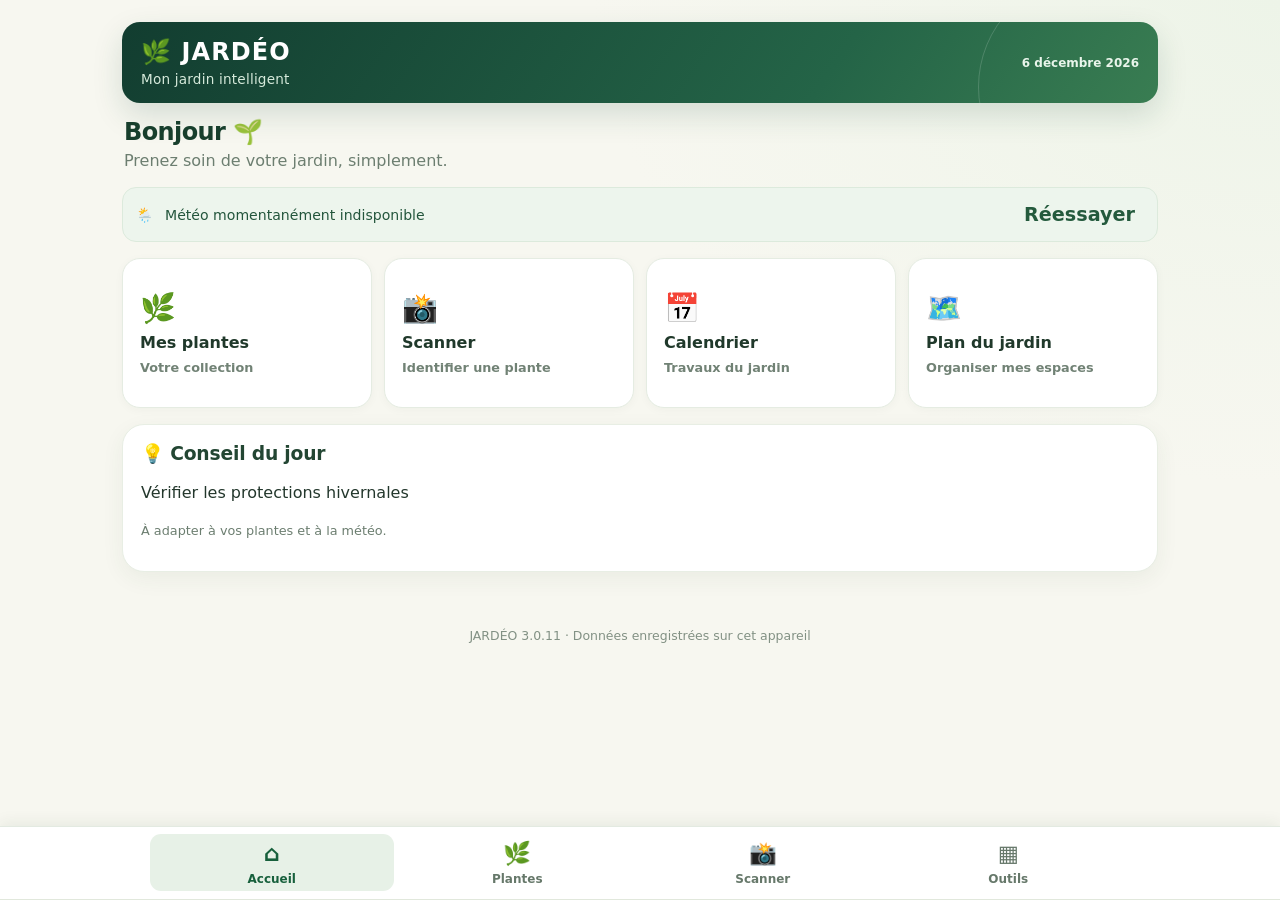
==== index.html @ 2719bba5 "Charger nouveau fichier JavaScript JARDÉO 3.0.11" ====
<!doctype html><html lang="fr"><head><meta charset="utf-8"><meta name="viewport" content="width=device-width,initial-scale=1"><meta name="theme-color" content="#184d38"><meta name="description" content="JARDÉO, votre carnet de jardin personnel."><title>JARDÉO — Mon jardin intelligent</title><link rel="icon" href="icon.svg" type="image/svg+xml"><link rel="apple-touch-icon" href="icon.svg"><link rel="manifest" href="manifest.webmanifest"><link rel="stylesheet" href="style.css?v=3.0.11"></head><body><div class="app"><header><div><h1>🌿 JARDÉO</h1><p>Mon jardin intelligent</p></div><span id="today"></span></header><main id="main" aria-live="polite"></main><nav aria-label="Navigation principale" class="bottom-nav"><button data-view="home" class="active"><span aria-hidden="true">⌂</span>Accueil</button><button data-view="plants"><span aria-hidden="true">🌿</span>Plantes</button><button data-view="scan"><span aria-hidden="true">📸</span>Scanner</button><button data-view="tools"><span aria-hidden="true">▦</span>Outils</button></nav><footer>JARDÉO 3.0.11 · Données enregistrées sur cet appareil</footer></div><script src="app-3011.js" defer></script><script>if('serviceWorker' in navigator){window.addEventListener('load',()=>navigator.serviceWorker.register('./sw.js').catch(()=>{}))}</script></body></html>
---- style.css ----
:root{font-family:system-ui,-apple-system,Segoe UI,sans-serif;color:#20392b;background:#f3f7f0}*{box-sizing:border-box}body{margin:0}.app{max-width:980px;margin:auto;padding:16px}header{background:linear-gradient(125deg,#174c36,#327e51);color:white;padding:22px;border-radius:22px;display:flex;align-items:center;justify-content:space-between;gap:12px}h1{margin:0;font-size:1.8rem}header p{margin:5px 0 0;color:#dcebdc}#today{font-size:.85rem;text-align:right}nav{display:flex;gap:6px;overflow-x:auto;padding:15px 0}button{cursor:pointer;font:inherit;border:0;border-radius:11px;padding:11px 15px;background:#e0ecdf;color:#174c36}button:hover{filter:brightness(.96)}nav button{white-space:nowrap;flex:1}nav button.active,.primary{background:#216943;color:#fff}.danger{background:#fae2de;color:#8b2525}.secondary{background:#edf2e9}.card{background:white;border-radius:18px;padding:18px;box-shadow:0 2px 12px #173d2110;margin:12px 0}.grid{display:grid;grid-template-columns:repeat(auto-fit,minmax(190px,1fr));gap:12px}.grid .card{margin:0}.muted{color:#64766a}.pill{display:inline-block;background:#e3f1df;border-radius:20px;padding:4px 9px;font-size:.82rem}h2{margin:18px 0 10px}h3{margin:0 0 8px}.row{display:flex;align-items:center;justify-content:space-between;gap:12px;flex-wrap:wrap}.big{font-size:2rem;font-weight:750;color:#17613c}label{display:block;font-weight:600;margin:12px 0 5px}input,select,textarea{width:100%;padding:12px;border:1px solid #b9cdbd;border-radius:10px;font:inherit;background:#fff;color:#20392b}textarea{min-height:95px;resize:vertical}.actions{display:flex;gap:8px;flex-wrap:wrap;margin-top:15px}.plant-emoji{font-size:2.8rem;background:#e9f2e4;text-align:center;padding:14px;border-radius:14px}.task{display:flex;gap:12px;align-items:flex-start;padding:12px 0;border-bottom:1px solid #edf0eb}.task input{width:20px;height:20px;margin:3px 0}.done{text-decoration:line-through;color:#7a897d}.zones{display:grid;grid-template-columns:repeat(2,minmax(0,1fr));gap:12px}.zone{min-height:145px;border:2px dashed #a9c8a5;background:#e2eedb;border-radius:18px;padding:14px;text-align:center}.zone strong{display:block;margin:7px}.zone span{font-size:2rem}.empty{padding:30px;text-align:center;color:#64766a}.notice{background:#e3f1df;padding:15px;border-radius:12px}footer{text-align:center;font-size:.8rem;color:#708172;padding:24px 0}@media(max-width:600px){.app{padding:10px}header{padding:17px}h1{font-size:1.5rem}nav button{font-size:.78rem;padding:11px 9px}.zones{gap:8px}.zone{padding:10px;min-height:130px}}

.botanical-photo{position:relative;overflow:hidden;min-height:130px;display:flex;align-items:center;justify-content:center}.botanical-photo img{position:absolute;inset:0;width:100%;height:100%;object-fit:cover;border-radius:14px}.botanical-photo.large{min-height:235px}.botanical-info{display:grid;gap:10px;margin-top:15px}.botanical-info section{padding:12px;background:#eef5e9;border-radius:12px}.botanical-info p{margin:5px 0 0}.card[hidden]{display:none!important}

.garden-grid{display:grid;grid-template-columns:repeat(8,minmax(0,1fr));gap:3px;background:#bfd6b1;padding:6px;border:3px solid #7b9e6c;border-radius:14px;aspect-ratio:4/3;margin:12px 0}.garden-cell{border:1px solid #a6c99a;background:#e5f2d9;border-radius:5px;min-width:0;padding:0;display:flex;align-items:center;justify-content:center;flex-wrap:wrap;font-size:clamp(12px,3.4vw,23px);cursor:pointer;touch-action:manipulation}.garden-cell:nth-child(odd){background:#d8e9cb}.garden-cell.occupied{background:#c3e1b1;border-color:#6d9d65}.garden-cell small{font-size:10px}.garden-cell:focus-visible{outline:3px solid #155e39;outline-offset:1px}#map-plant{max-width:100%}

.map-mode{display:flex;gap:8px;flex-wrap:wrap}.map-mode button{flex:1;min-width:130px}.garden-cell.terrain-grass{background:#b9dba7}.garden-cell.terrain-path{background:#c8ac87}.garden-cell.terrain-terrace{background:#c4a47c}.garden-cell.terrain-vegetable{background:#a8c88d}.garden-cell.terrain-flower{background:#f1cbd8}.garden-cell.terrain-water{background:#a8d6eb}.garden-cell.terrain-soil{background:#b99b7a}.garden-cell .terrain-icon{font-size:clamp(11px,2.5vw,19px);opacity:.8}.garden-cell.occupied{box-shadow:inset 0 0 0 2px #447d42}

nav{overflow-x:auto;display:flex;gap:4px;scrollbar-width:thin}nav button{flex:1 0 auto;white-space:nowrap}.weather-days{display:grid;grid-template-columns:repeat(7,minmax(100px,1fr));gap:8px;overflow-x:auto;padding-bottom:8px}.weather-day{background:#f0f6eb;border:1px solid #d4e4cb;border-radius:12px;padding:12px 7px;display:flex;flex-direction:column;align-items:center;gap:7px;text-align:center}.weather-day .weather-icon{font-size:1.8rem}.weather-day small{font-size:.78rem;color:#526756}@media(max-width:600px){.weather-days{grid-template-columns:repeat(7,105px)}nav button{flex:0 0 auto}}

.assistant-cards{display:grid;gap:12px;margin-top:16px}.assistant-card{border-left:4px solid #86a994}.assistant-card.urgent{border-left-color:#d35e50}.assistant-card.warning{border-left-color:#dba447}.assistant-card h3{margin-bottom:8px}.assistant-card p{margin:0}.assistant-card ul{margin:10px 0 0;padding-left:20px}.assistant-card li{margin:5px 0}

.journal-photo{width:100%;max-height:340px;overflow:hidden;border-radius:12px;background:#edf3e8;text-align:center;padding:8px}.journal-photo img{max-width:100%;max-height:330px;object-fit:contain;border-radius:8px}#journal-form input[type=file]{padding:9px}#planting-form button{margin-top:12px}


/* JARDÉO 2.0 — identité visuelle */
:root{font-family:system-ui,-apple-system,"Segoe UI",sans-serif;color:#23372c;background:#f7f7f0;--forest:#184d38;--leaf:#27734c;--sage:#e7eee1;--line:#e1e8dc;--cream:#f7f7f0}
html{scroll-behavior:smooth}body{background:radial-gradient(ellipse at top right,#edf4e8 0,transparent 38%),var(--cream);min-height:100vh}
.app{max-width:1080px;padding:22px 22px 10px}
header{background:linear-gradient(125deg,#123d30 0%,#246447 68%,#397d52 100%);border-radius:26px;padding:29px 30px;box-shadow:0 12px 30px #174c3626;position:relative;overflow:hidden}
header:after{content:"";position:absolute;right:-42px;bottom:-95px;width:220px;height:220px;border:1px solid #ffffff29;border-radius:50%;pointer-events:none}
header h1{font-size:2.15rem;letter-spacing:.045em;font-weight:850}header p{font-size:.94rem;color:#d6eadb;letter-spacing:.015em}#today{font-weight:600;color:#e9f5eb}
nav{position:sticky;top:0;z-index:20;background:#f7f7f0f2;backdrop-filter:blur(16px);-webkit-backdrop-filter:blur(16px);border-bottom:1px solid #e1e8dc;gap:7px;padding:12px 2px 13px;margin-bottom:8px;scrollbar-width:none}nav::-webkit-scrollbar{display:none}
nav button{background:transparent;border-radius:13px;color:#516b58;font-weight:650;padding:11px 15px;transition:background .18s,transform .18s}nav button:hover{background:#e8efe3;filter:none}nav button.active{background:#1d6041;color:white;box-shadow:0 4px 12px #1d604126}
main{min-height:55vh}h2{font-size:1.45rem;color:#183f2d;letter-spacing:-.025em;margin:25px 0 15px}h3{color:#234633;letter-spacing:-.01em}
.card{background:#fff;border:1px solid #e8eee4;border-radius:22px;padding:21px;box-shadow:0 7px 22px #294e2910;margin:13px 0}.grid{gap:15px}.grid .card{transition:transform .2s,box-shadow .2s}.grid .card:hover{transform:translateY(-2px);box-shadow:0 10px 25px #294e291a}
.big{font-size:2.5rem;font-weight:850;letter-spacing:-.045em;color:#1e6745}.muted{color:#6c7e70}.pill{background:#e8f3e7;color:#2b6744;border:1px solid #d8e8d5;font-weight:650;padding:5px 11px}
button{border-radius:12px;font-weight:650;transition:filter .18s,transform .18s}button:active{transform:scale(.985)}button:focus-visible,input:focus-visible,select:focus-visible,textarea:focus-visible{outline:3px solid #8fbca2;outline-offset:2px}.primary{background:#206a47;color:white;box-shadow:0 3px 9px #206a471a}.danger{background:#fce9e4;color:#9a3430}
input,select,textarea{border:1px solid #cbd9cb;border-radius:12px;padding:13px;background:#fff}input:focus,select:focus,textarea:focus{border-color:#4a9469}label{color:#345541}
.notice{background:linear-gradient(135deg,#e8f4e4,#f0f6e9);border:1px solid #d5e7ce;border-radius:18px;padding:18px}.plant-emoji{background:#edf4e9;border-radius:17px}.botanical-photo img{border-radius:17px}.botanical-info section{border-radius:15px;background:#f0f5eb}.zone{border-radius:19px;border-color:#b1c9ac;background:#e9f1e3}.garden-grid{border-radius:18px}
.weather-day{background:#f3f8ef;border-radius:15px;border-color:#e0ead9}.assistant-card{border-left-width:5px}.reminder-item .pill{white-space:nowrap}.journal-photo{border-radius:16px}
footer{color:#829184;font-size:.78rem;padding:30px 0}
@media(max-width:600px){
.app{padding:10px 12px 16px}header{padding:23px 20px;border-radius:22px;align-items:flex-start}header h1{font-size:1.75rem}header p{font-size:.85rem}#today{font-size:.75rem;max-width:105px}
nav{margin:0 -12px 7px;padding:10px 12px;gap:6px;top:0}nav button{font-size:.79rem;padding:11px 12px;border-radius:12px}
h2{font-size:1.33rem;margin:20px 0 12px}.card{border-radius:19px;padding:17px}.grid{gap:11px}.actions button{min-height:43px}
}
@media(prefers-reduced-motion:reduce){*,*:before,*:after{scroll-behavior:auto!important;transition:none!important}}

/* JARDÉO 2.1 — tableau de bord */
.dashboard-intro{display:flex;align-items:center;justify-content:space-between;gap:16px;flex-wrap:wrap;margin:18px 0 14px}.dashboard-intro h2{margin:7px 0}.dashboard-intro p{margin:5px 0}.dashboard-eyebrow{font-size:.73rem;font-weight:800;letter-spacing:.13em;color:#2b7b4c}.dashboard-stats{display:grid;grid-template-columns:repeat(3,minmax(0,1fr));gap:13px}.dashboard-stat{display:flex;flex-direction:column;align-items:flex-start;gap:10px;margin:0}.dashboard-stat span{font-size:.88rem;color:#58725d;font-weight:700}.dashboard-stat strong{font-size:2.3rem;color:#1d6342;line-height:1}.dashboard-stat button{background:#edf4e9;font-size:.85rem}.dashboard-columns{display:grid;grid-template-columns:repeat(2,minmax(0,1fr));gap:14px;margin-top:15px}.dashboard-columns>.card{margin:0}.dashboard-columns .row button{font-size:.8rem;padding:8px 11px}.dashboard-temperature{font-size:2.2rem;font-weight:850;color:#1c6344;margin:15px 0 5px}.dashboard-weather{background:linear-gradient(135deg,#e8f2e5,#fff)}.dashboard-tip{background:#f4f8ef}.dashboard-list-item{display:flex;align-items:center;justify-content:space-between;gap:10px;padding:11px 0;border-bottom:1px solid #edf0e9}.dashboard-list-item:last-child{border-bottom:0}.dashboard-list-item small{display:block;color:#708272;margin-top:4px}.dashboard-list-item .pill{font-size:.72rem;white-space:nowrap}
@media(max-width:680px){.dashboard-stats{gap:8px}.dashboard-stat{padding:13px;gap:9px}.dashboard-stat strong{font-size:1.9rem}.dashboard-stat span{font-size:.75rem}.dashboard-stat button{font-size:.72rem;padding:8px}.dashboard-columns{grid-template-columns:1fr;gap:10px}.dashboard-intro>.primary{width:100%}}

/* Scanner botanique */
#scan-form input[type=file]{padding:14px;border:2px dashed #b6cfb7;background:#f7faf5}#scan-form button[type=submit]{margin-top:16px;width:100%}.scan-preview{border-radius:16px;overflow:hidden;margin-top:12px;background:#e8f1e7}.scan-preview img{max-width:100%;max-height:280px;object-fit:contain;display:block;margin:auto}

/* JARDÉO 2.4 : fiches d'entretien */
.care-grid{display:grid;grid-template-columns:repeat(2,minmax(0,1fr));gap:10px;margin:15px 0}.care-tile{background:#f1f7ed;border:1px solid #e0ebd9;border-radius:15px;padding:14px}.care-tile strong{color:#205d3c}.care-tile p{margin:7px 0 0;line-height:1.5}.care-unverified{border-left:4px solid #d3a458}@media(max-width:600px){.care-grid{grid-template-columns:1fr}.care-tile{padding:12px}}

/* Navigation simplifiée 2.9 */
.main-nav{display:flex;align-items:stretch;gap:6px;overflow:visible;flex-wrap:wrap}
.main-nav>button{flex:1 1 auto;white-space:nowrap}
.nav-more{position:relative;flex:1 1 auto;min-width:100px}
.nav-more>summary{list-style:none;cursor:pointer;text-align:center;border-radius:11px;padding:11px 15px;background:#e0ecdf;color:#174c36;white-space:nowrap}
.nav-more>summary::-webkit-details-marker{display:none}
.nav-more[open]>summary,.nav-more:has(button.active)>summary{background:#216943;color:#fff}
.nav-more-menu{position:absolute;right:0;top:calc(100% + 5px);z-index:30;min-width:190px;max-width:min(85vw,300px);display:grid;gap:5px;padding:8px;background:white;border:1px solid #d9e6d7;border-radius:14px;box-shadow:0 12px 30px #153b2729}
.nav-more-menu button{text-align:left;white-space:nowrap}
.catalog-filter{display:grid;grid-template-columns:repeat(auto-fit,minmax(180px,1fr));gap:8px}
.catalog-filter label{margin-top:0}
#catalog-count{margin:10px 0 0}
@media(max-width:600px){.main-nav>button,.nav-more{flex:1 1 calc(33.333% - 8px);min-width:0}.main-nav>button,.nav-more>summary{font-size:.78rem;padding:11px 6px}}



/* JARDÉO 2.9.5 : navigation directe sans menu Plus */
.main-nav{display:block;padding:12px 0 10px;overflow:visible}
.nav-primary{display:grid;grid-template-columns:repeat(5,minmax(0,1fr));gap:7px}
.nav-primary button{min-width:0;padding:12px 5px;white-space:nowrap;font-size:.89rem;font-weight:650}
.nav-secondary{display:flex;gap:6px;overflow-x:auto;overscroll-behavior-x:contain;scrollbar-width:thin;padding:9px 1px 5px;-webkit-overflow-scrolling:touch}
.nav-secondary button{flex:1 0 auto;padding:8px 13px;white-space:nowrap;font-size:.82rem;background:#edf3eb;color:#3b6650}
.nav-primary button.active,.nav-secondary button.active{background:#216943;color:white}
@media(max-width:600px){.nav-primary{grid-template-columns:repeat(3,minmax(0,1fr))}.nav-primary button{font-size:.83rem;padding:11px 5px}.nav-secondary button{font-size:.79rem;padding:9px 12px}}

/* JARDÉO 3.0 — interface mobile minimaliste */
.app{padding-bottom:90px}
header{padding:16px 19px;border-radius:18px}
header h1{font-size:1.5rem}
header p{font-size:.85rem}
#today{font-size:.75rem}
.bottom-nav{position:fixed;bottom:0;left:0;right:0;z-index:50;display:grid;grid-template-columns:repeat(4,minmax(0,1fr));gap:2px;background:#fff;border-top:1px solid #e3eae1;box-shadow:0 -3px 15px #153d2112;padding:7px max(8px,calc((100vw - 980px)/2)) max(8px,env(safe-area-inset-bottom));overflow:visible}
.bottom-nav button{display:flex;flex-direction:column;align-items:center;justify-content:center;gap:4px;min-width:0;padding:6px 2px;background:transparent;color:#66786a;font-size:.75rem;border-radius:11px;white-space:nowrap}
.bottom-nav button span{font-size:1.4rem;line-height:1.3}
.bottom-nav button.active{background:#e7f1e7;color:#17603c;font-weight:750}
.minimal-welcome{padding:15px 2px 9px}
.minimal-welcome h2{margin:0 0 5px;font-size:1.5rem}
.minimal-welcome p{margin:0}
.minimal-shortcuts{display:grid;grid-template-columns:repeat(2,minmax(0,1fr));gap:12px;margin:16px 0}
.minimal-shortcuts button{min-height:128px;text-align:left;display:flex;flex-direction:column;align-items:flex-start;justify-content:center;gap:8px;background:#fff;border:1px solid #e5ece2;border-radius:18px;padding:17px;box-shadow:0 2px 10px #173d2109;color:#20392b}
.minimal-shortcuts button span{font-size:1.8rem}
.minimal-shortcuts button strong{font-size:1rem}
.minimal-shortcuts button small{font-size:.8rem;color:#718275}
.minimal-tip{padding:18px}
.minimal-tip p{line-height:1.5}
.minimal-tip .muted{font-size:.8rem}
.minimal-tools{display:grid;gap:9px;margin-top:18px}
.minimal-tools button{display:grid;grid-template-columns:35px 1fr 20px;align-items:center;text-align:left;gap:10px;padding:17px 15px;background:#fff;border:1px solid #e5ece2;color:#244a33;border-radius:14px}
.minimal-tools button span:first-child{font-size:1.4rem}
.minimal-tools button span:last-child{font-size:1.3rem;color:#82958a}
@media(min-width:700px){.minimal-shortcuts{grid-template-columns:repeat(4,minmax(0,1fr))}.minimal-shortcuts button{min-height:150px}}

/* Correctif 3.0.1 : neutraliser les anciennes règles nav sticky */
nav.bottom-nav{position:fixed;top:auto;bottom:0;left:0;right:0;height:auto;min-height:0;margin:0;width:100%;max-height:calc(76px + env(safe-area-inset-bottom));display:grid;grid-template-columns:repeat(4,minmax(0,1fr));align-items:center;overflow:visible;backdrop-filter:none;-webkit-backdrop-filter:none}
nav.bottom-nav button{flex:none;min-height:53px;margin:0;padding:5px 2px;box-shadow:none;transform:none}

/* Mes plantes : accès rapides compacts */
.plant-tools{display:grid;grid-template-columns:repeat(2,minmax(0,1fr));gap:10px;margin:16px 0 12px}
.plant-tool{min-width:0;display:flex;flex-direction:column;align-items:flex-start;gap:4px;text-align:left;padding:13px 15px;background:#fff;border:1px solid #e2eadf;border-radius:15px;color:#20573a;box-shadow:0 2px 9px #173d210b}
.plant-tool>span:first-child{font-size:1.35rem}
.plant-tool strong{font-size:.96rem}
.plant-tool small{color:#708375;font-size:.78rem}
.plant-tool-catalog{grid-column:1/-1;display:flex;flex-direction:row;align-items:center;gap:11px;background:#e8f2e7}
.plant-tool-catalog strong{flex:1}
.plant-tool-catalog>span:last-child{font-size:1.5rem}

/* Météo discrète sous le message de bienvenue */
.home-weather{display:flex;align-items:center;gap:11px;background:#edf5ed;border:1px solid #dceadc;border-radius:14px;padding:10px 13px;margin:8px 0 14px;color:#23553c;font-size:.88rem}
.home-weather-icon{font-size:1.6rem}
.home-weather>div{flex:1;min-width:0}
.home-weather strong{display:block;font-size:.94rem}
.home-weather small{display:block;color:#647c6b;font-size:.76rem;margin-top:2px}
.home-weather button{margin-left:auto;background:transparent;color:#245a3d;padding:5px 9px;font-size:1.2rem}

/* JARDÉO 3.0.8 : éditeur de jardin plus clair sur mobile */
.garden-intro{margin:18px 0 12px}
.garden-intro h2{font-size:1.35rem;letter-spacing:-.025em;margin:0 0 5px;color:#194b35}
.garden-intro p{font-size:.9rem;line-height:1.4;color:#728477;margin:0}
.garden-editor{padding:14px;border:1px solid #e1eade;border-radius:19px;box-shadow:0 4px 18px #173d210a}
.garden-editor .map-mode{display:grid;grid-template-columns:repeat(2,minmax(0,1fr));gap:6px;background:#eef3eb;border-radius:13px;padding:5px;margin:0 0 16px}
.garden-editor .map-mode button{min-width:0;border-radius:10px;padding:11px 5px;font-size:.86rem;font-weight:700;background:transparent;color:#526d59;line-height:1.25}
.garden-editor .map-mode button.primary{background:#206a48;color:white;box-shadow:0 2px 7px #174c3626}
.garden-editor label{font-size:.86rem;color:#365b44;margin:0 0 6px}
.garden-editor select{font-size:.92rem;border-color:#d4e1d2;background:#fbfdf9;padding:11px 12px}
.garden-hint{color:#728477;font-size:.81rem;line-height:1.4;margin:9px 0 13px}
.garden-editor .garden-grid{margin:8px 0 12px;gap:4px;padding:6px;border:2px solid #91b58a;background:#d3e6cb;border-radius:15px;aspect-ratio:4/3}
.garden-editor .garden-cell{border-radius:6px;border-color:#b6d0ad}
.garden-editor .actions{margin-top:10px}
.garden-editor .actions button{font-size:.82rem;padding:10px 12px;width:100%;background:#edf3e9;color:#44634e}
@media(max-width:380px){.garden-editor{padding:11px}.garden-editor .map-mode button{font-size:.8rem}.garden-editor .garden-grid{gap:3px;padding:5px}}
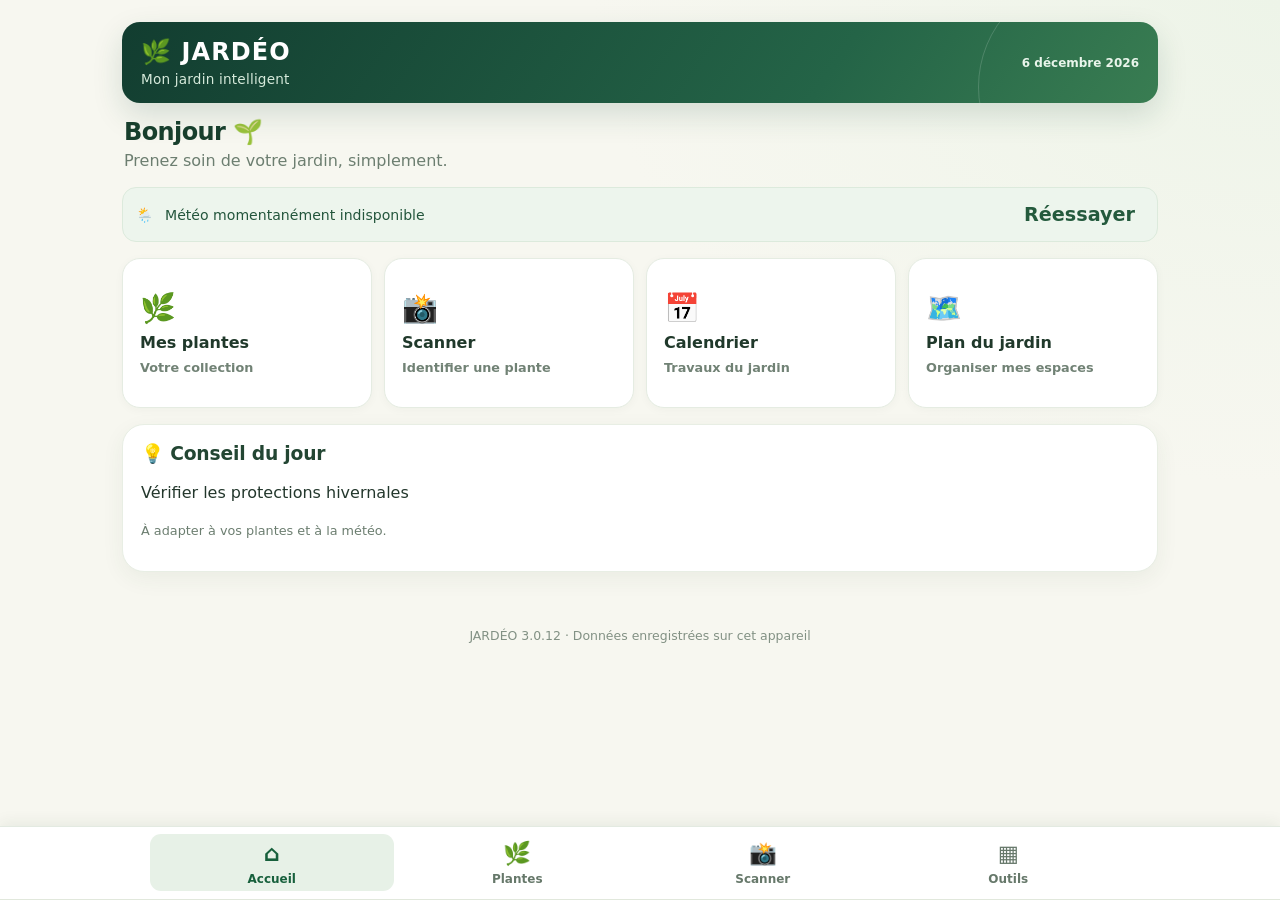
==== commit 49dde822: "Déployer JARDÉO 3.0.12" ====
--- a/index.html
+++ b/index.html
@@ -1 +1 @@
-<!doctype html><html lang="fr"><head><meta charset="utf-8"><meta name="viewport" content="width=device-width,initial-scale=1"><meta name="theme-color" content="#184d38"><meta name="description" content="JARDÉO, votre carnet de jardin personnel."><title>JARDÉO — Mon jardin intelligent</title><link rel="icon" href="icon.svg" type="image/svg+xml"><link rel="apple-touch-icon" href="icon.svg"><link rel="manifest" href="manifest.webmanifest"><link rel="stylesheet" href="style.css?v=3.0.11"></head><body><div class="app"><header><div><h1>🌿 JARDÉO</h1><p>Mon jardin intelligent</p></div><span id="today"></span></header><main id="main" aria-live="polite"></main><nav aria-label="Navigation principale" class="bottom-nav"><button data-view="home" class="active"><span aria-hidden="true">⌂</span>Accueil</button><button data-view="plants"><span aria-hidden="true">🌿</span>Plantes</button><button data-view="scan"><span aria-hidden="true">📸</span>Scanner</button><button data-view="tools"><span aria-hidden="true">▦</span>Outils</button></nav><footer>JARDÉO 3.0.11 · Données enregistrées sur cet appareil</footer></div><script src="app-3011.js" defer></script><script>if('serviceWorker' in navigator){window.addEventListener('load',()=>navigator.serviceWorker.register('./sw.js').catch(()=>{}))}</script></body></html>
+<!doctype html><html lang="fr"><head><meta charset="utf-8"><meta name="viewport" content="width=device-width,initial-scale=1"><meta name="theme-color" content="#184d38"><meta name="description" content="JARDÉO, votre carnet de jardin personnel."><title>JARDÉO — Mon jardin intelligent</title><link rel="icon" href="icon.svg" type="image/svg+xml"><link rel="apple-touch-icon" href="icon.svg"><link rel="manifest" href="manifest.webmanifest"><link rel="stylesheet" href="style.css?v=3.0.12"></head><body><div class="app"><header><div><h1>🌿 JARDÉO</h1><p>Mon jardin intelligent</p></div><span id="today"></span></header><main id="main" aria-live="polite"></main><nav aria-label="Navigation principale" class="bottom-nav"><button data-view="home" class="active"><span aria-hidden="true">⌂</span>Accueil</button><button data-view="plants"><span aria-hidden="true">🌿</span>Plantes</button><button data-view="scan"><span aria-hidden="true">📸</span>Scanner</button><button data-view="tools"><span aria-hidden="true">▦</span>Outils</button></nav><footer>JARDÉO 3.0.12 · Données enregistrées sur cet appareil</footer></div><script src="app-3012.js" defer></script><script>if('serviceWorker' in navigator){window.addEventListener('load',()=>navigator.serviceWorker.register('./sw.js').catch(()=>{}))}</script></body></html>
--- a/style.css
+++ b/style.css
@@ -137,3 +137,5 @@
 .garden-editor .actions{margin-top:10px}
 .garden-editor .actions button{font-size:.82rem;padding:10px 12px;width:100%;background:#edf3e9;color:#44634e}
 @media(max-width:380px){.garden-editor{padding:11px}.garden-editor .map-mode button{font-size:.8rem}.garden-editor .garden-grid{gap:3px;padding:5px}}
+
+.garden-notice{margin:9px 0 3px;padding:10px 12px;background:#fff4df;color:#765017;border:1px solid #f0d6a4;border-radius:11px;font-size:.86rem;font-weight:600;line-height:1.4}
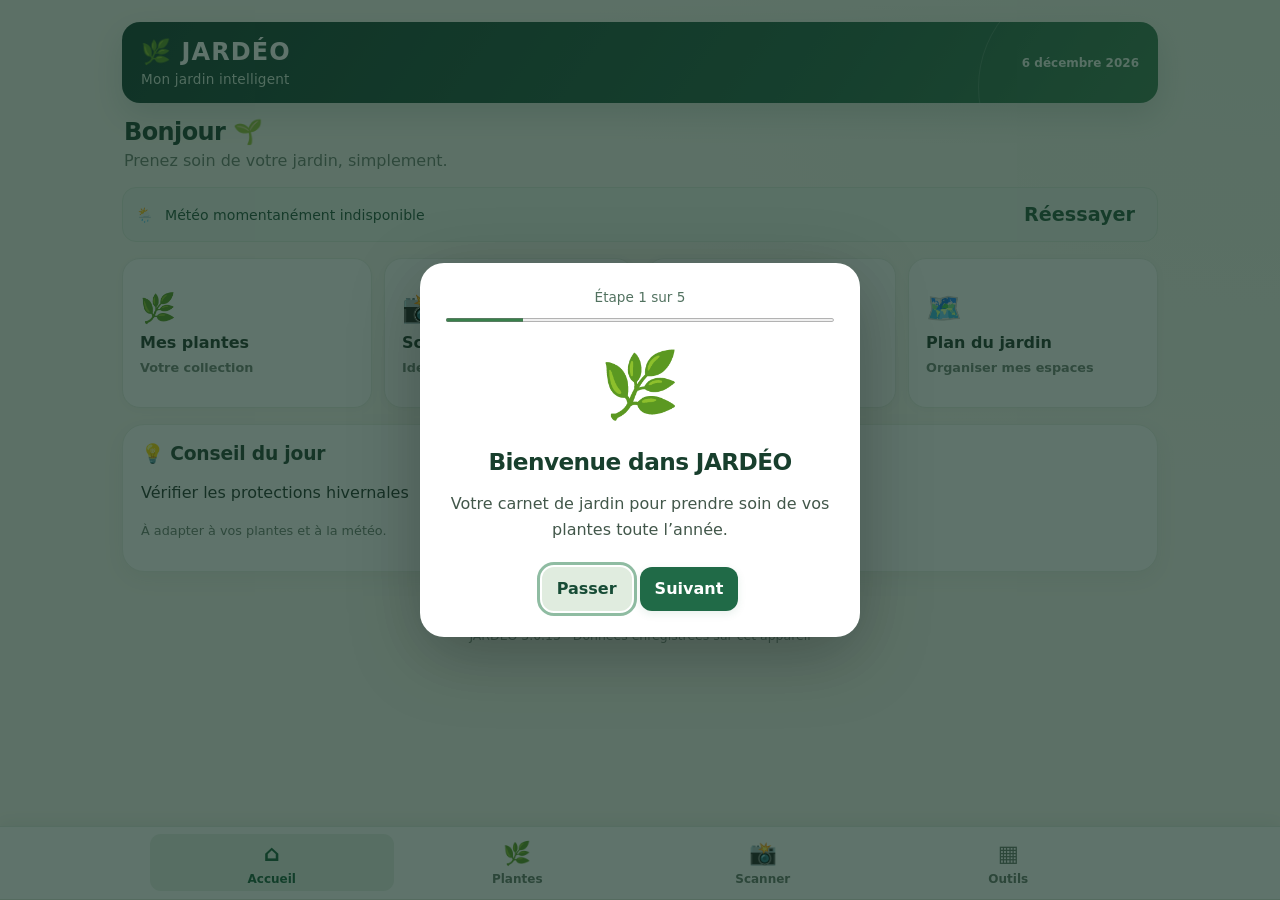
==== commit 684574b4: "Passer JARDÉO en version 3.0.13" ====
--- a/index.html
+++ b/index.html
@@ -1 +1 @@
-<!doctype html><html lang="fr"><head><meta charset="utf-8"><meta name="viewport" content="width=device-width,initial-scale=1"><meta name="theme-color" content="#184d38"><meta name="description" content="JARDÉO, votre carnet de jardin personnel."><title>JARDÉO — Mon jardin intelligent</title><link rel="icon" href="icon.svg" type="image/svg+xml"><link rel="apple-touch-icon" href="icon.svg"><link rel="manifest" href="manifest.webmanifest"><link rel="stylesheet" href="style.css?v=3.0.12"></head><body><div class="app"><header><div><h1>🌿 JARDÉO</h1><p>Mon jardin intelligent</p></div><span id="today"></span></header><main id="main" aria-live="polite"></main><nav aria-label="Navigation principale" class="bottom-nav"><button data-view="home" class="active"><span aria-hidden="true">⌂</span>Accueil</button><button data-view="plants"><span aria-hidden="true">🌿</span>Plantes</button><button data-view="scan"><span aria-hidden="true">📸</span>Scanner</button><button data-view="tools"><span aria-hidden="true">▦</span>Outils</button></nav><footer>JARDÉO 3.0.12 · Données enregistrées sur cet appareil</footer></div><script src="app-3012.js" defer></script><script>if('serviceWorker' in navigator){window.addEventListener('load',()=>navigator.serviceWorker.register('./sw.js').catch(()=>{}))}</script></body></html>
+<!doctype html><html lang="fr"><head><meta charset="utf-8"><meta name="viewport" content="width=device-width,initial-scale=1"><meta name="theme-color" content="#184d38"><meta name="description" content="JARDÉO, votre carnet de jardin personnel."><title>JARDÉO — Mon jardin intelligent</title><link rel="icon" href="icon.svg" type="image/svg+xml"><link rel="apple-touch-icon" href="icon.svg"><link rel="manifest" href="manifest.webmanifest"><link rel="stylesheet" href="style.css?v=3.0.13"></head><body><div class="app"><header><div><h1>🌿 JARDÉO</h1><p>Mon jardin intelligent</p></div><span id="today"></span></header><main id="main" aria-live="polite"></main><nav aria-label="Navigation principale" class="bottom-nav"><button data-view="home" class="active"><span aria-hidden="true">⌂</span>Accueil</button><button data-view="plants"><span aria-hidden="true">🌿</span>Plantes</button><button data-view="scan"><span aria-hidden="true">📸</span>Scanner</button><button data-view="tools"><span aria-hidden="true">▦</span>Outils</button></nav><footer>JARDÉO 3.0.13 · Données enregistrées sur cet appareil</footer></div><script src="app-3013.js" defer></script><script>if('serviceWorker' in navigator){window.addEventListener('load',()=>navigator.serviceWorker.register('./sw.js').catch(()=>{}))}</script></body></html>
--- a/style.css
+++ b/style.css
@@ -139,3 +139,5 @@
 @media(max-width:380px){.garden-editor{padding:11px}.garden-editor .map-mode button{font-size:.8rem}.garden-editor .garden-grid{gap:3px;padding:5px}}
 
 .garden-notice{margin:9px 0 3px;padding:10px 12px;background:#fff4df;color:#765017;border:1px solid #f0d6a4;border-radius:11px;font-size:.86rem;font-weight:600;line-height:1.4}
+
+.welcome-guide{box-sizing:border-box;width:min(92vw,440px);max-height:90dvh;overflow:auto;border:0;border-radius:24px;padding:26px;color:#184d38;background:#fff;box-shadow:0 18px 70px #0004;text-align:center}.welcome-guide::backdrop{background:#102d22aa}.guide-progress{font-size:.85rem;color:#527260}.welcome-guide progress{width:100%;height:8px;accent-color:#39804b}.guide-emoji{font-size:64px;margin:24px 0 10px}.welcome-guide p{line-height:1.6;color:#42574a}.guide-actions{display:flex;gap:8px;justify-content:center;flex-wrap:wrap;margin-top:24px}.guide-actions button{min-height:44px}
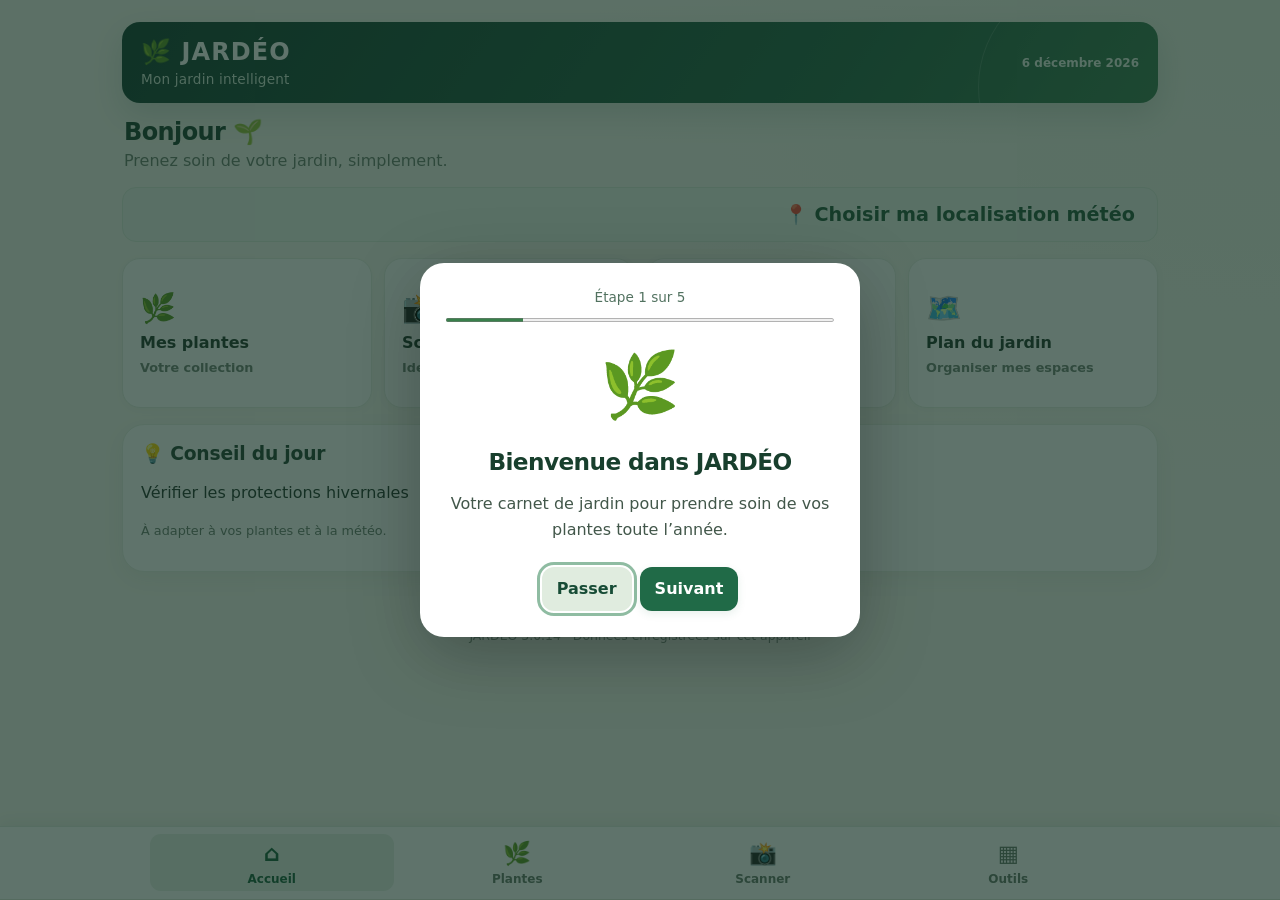
==== commit 77190625: "JARDÉO 3.0.14 météo locale" ====
--- a/index.html
+++ b/index.html
@@ -1 +1 @@
-<!doctype html><html lang="fr"><head><meta charset="utf-8"><meta name="viewport" content="width=device-width,initial-scale=1"><meta name="theme-color" content="#184d38"><meta name="description" content="JARDÉO, votre carnet de jardin personnel."><title>JARDÉO — Mon jardin intelligent</title><link rel="icon" href="icon.svg" type="image/svg+xml"><link rel="apple-touch-icon" href="icon.svg"><link rel="manifest" href="manifest.webmanifest"><link rel="stylesheet" href="style.css?v=3.0.13"></head><body><div class="app"><header><div><h1>🌿 JARDÉO</h1><p>Mon jardin intelligent</p></div><span id="today"></span></header><main id="main" aria-live="polite"></main><nav aria-label="Navigation principale" class="bottom-nav"><button data-view="home" class="active"><span aria-hidden="true">⌂</span>Accueil</button><button data-view="plants"><span aria-hidden="true">🌿</span>Plantes</button><button data-view="scan"><span aria-hidden="true">📸</span>Scanner</button><button data-view="tools"><span aria-hidden="true">▦</span>Outils</button></nav><footer>JARDÉO 3.0.13 · Données enregistrées sur cet appareil</footer></div><script src="app-3013.js" defer></script><script>if('serviceWorker' in navigator){window.addEventListener('load',()=>navigator.serviceWorker.register('./sw.js').catch(()=>{}))}</script></body></html>
+<!doctype html><html lang="fr"><head><meta charset="utf-8"><meta name="viewport" content="width=device-width,initial-scale=1"><meta name="theme-color" content="#184d38"><meta name="description" content="JARDÉO, votre carnet de jardin personnel."><title>JARDÉO — Mon jardin intelligent</title><link rel="icon" href="icon.svg" type="image/svg+xml"><link rel="apple-touch-icon" href="icon.svg"><link rel="manifest" href="manifest.webmanifest"><link rel="stylesheet" href="style.css?v=3.0.14"></head><body><div class="app"><header><div><h1>🌿 JARDÉO</h1><p>Mon jardin intelligent</p></div><span id="today"></span></header><main id="main" aria-live="polite"></main><nav aria-label="Navigation principale" class="bottom-nav"><button data-view="home" class="active"><span aria-hidden="true">⌂</span>Accueil</button><button data-view="plants"><span aria-hidden="true">🌿</span>Plantes</button><button data-view="scan"><span aria-hidden="true">📸</span>Scanner</button><button data-view="tools"><span aria-hidden="true">▦</span>Outils</button></nav><footer>JARDÉO 3.0.14 · Données enregistrées sur cet appareil</footer></div><script src="app-3014.js" defer></script><script>if('serviceWorker' in navigator){window.addEventListener('load',()=>navigator.serviceWorker.register('./sw.js').catch(()=>{}))}</script></body></html>
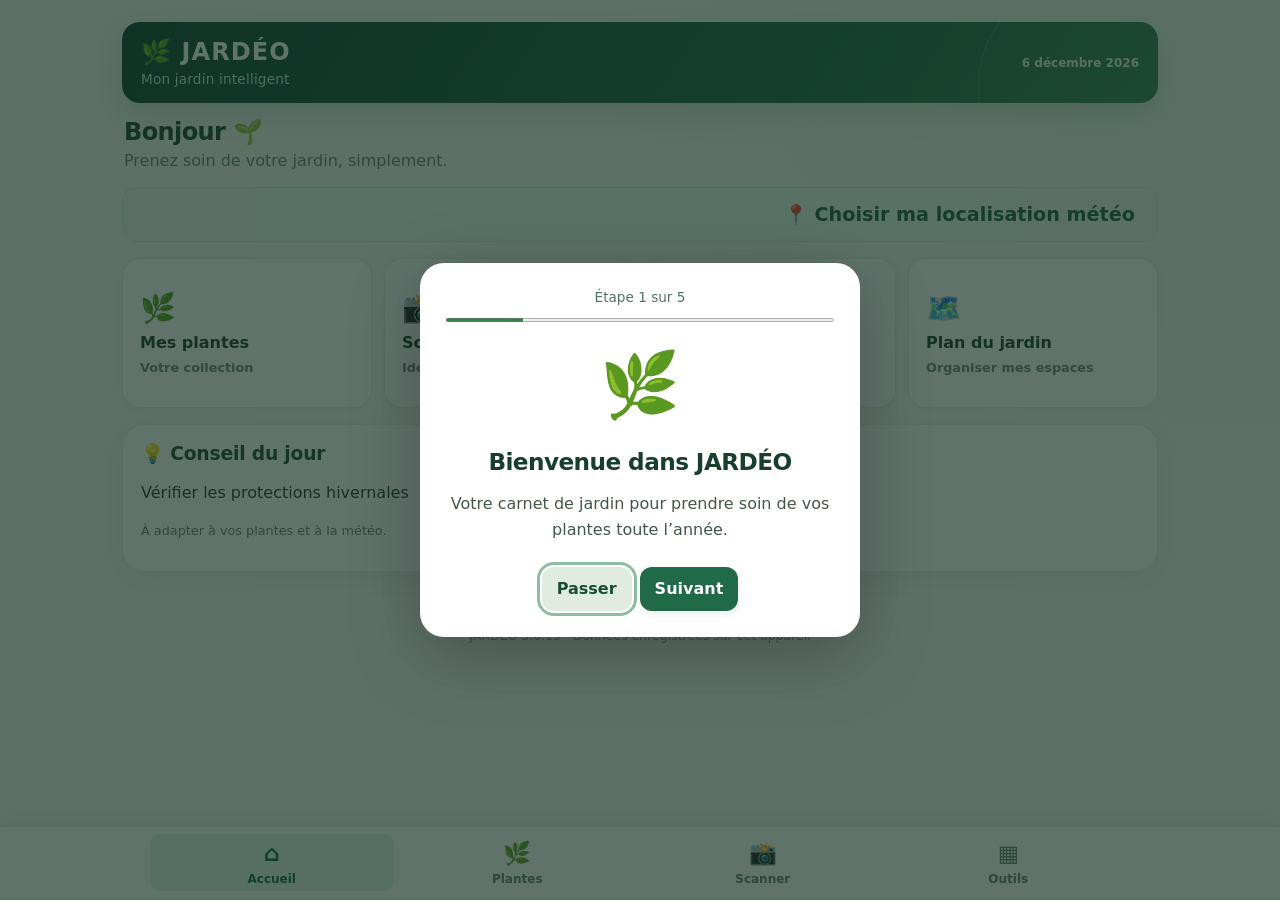
==== commit 578d3aeb: "JARDÉO 3.0.15 nom de commune GPS" ====
--- a/index.html
+++ b/index.html
@@ -1 +1 @@
-<!doctype html><html lang="fr"><head><meta charset="utf-8"><meta name="viewport" content="width=device-width,initial-scale=1"><meta name="theme-color" content="#184d38"><meta name="description" content="JARDÉO, votre carnet de jardin personnel."><title>JARDÉO — Mon jardin intelligent</title><link rel="icon" href="icon.svg" type="image/svg+xml"><link rel="apple-touch-icon" href="icon.svg"><link rel="manifest" href="manifest.webmanifest"><link rel="stylesheet" href="style.css?v=3.0.14"></head><body><div class="app"><header><div><h1>🌿 JARDÉO</h1><p>Mon jardin intelligent</p></div><span id="today"></span></header><main id="main" aria-live="polite"></main><nav aria-label="Navigation principale" class="bottom-nav"><button data-view="home" class="active"><span aria-hidden="true">⌂</span>Accueil</button><button data-view="plants"><span aria-hidden="true">🌿</span>Plantes</button><button data-view="scan"><span aria-hidden="true">📸</span>Scanner</button><button data-view="tools"><span aria-hidden="true">▦</span>Outils</button></nav><footer>JARDÉO 3.0.14 · Données enregistrées sur cet appareil</footer></div><script src="app-3014.js" defer></script><script>if('serviceWorker' in navigator){window.addEventListener('load',()=>navigator.serviceWorker.register('./sw.js').catch(()=>{}))}</script></body></html>
+<!doctype html><html lang="fr"><head><meta charset="utf-8"><meta name="viewport" content="width=device-width,initial-scale=1"><meta name="theme-color" content="#184d38"><meta name="description" content="JARDÉO, votre carnet de jardin personnel."><title>JARDÉO — Mon jardin intelligent</title><link rel="icon" href="icon.svg" type="image/svg+xml"><link rel="apple-touch-icon" href="icon.svg"><link rel="manifest" href="manifest.webmanifest"><link rel="stylesheet" href="style.css?v=3.0.15"></head><body><div class="app"><header><div><h1>🌿 JARDÉO</h1><p>Mon jardin intelligent</p></div><span id="today"></span></header><main id="main" aria-live="polite"></main><nav aria-label="Navigation principale" class="bottom-nav"><button data-view="home" class="active"><span aria-hidden="true">⌂</span>Accueil</button><button data-view="plants"><span aria-hidden="true">🌿</span>Plantes</button><button data-view="scan"><span aria-hidden="true">📸</span>Scanner</button><button data-view="tools"><span aria-hidden="true">▦</span>Outils</button></nav><footer>JARDÉO 3.0.15 · Données enregistrées sur cet appareil</footer></div><script src="app-3015.js" defer></script><script>if('serviceWorker' in navigator){window.addEventListener('load',()=>navigator.serviceWorker.register('./sw.js').catch(()=>{}))}</script></body></html>
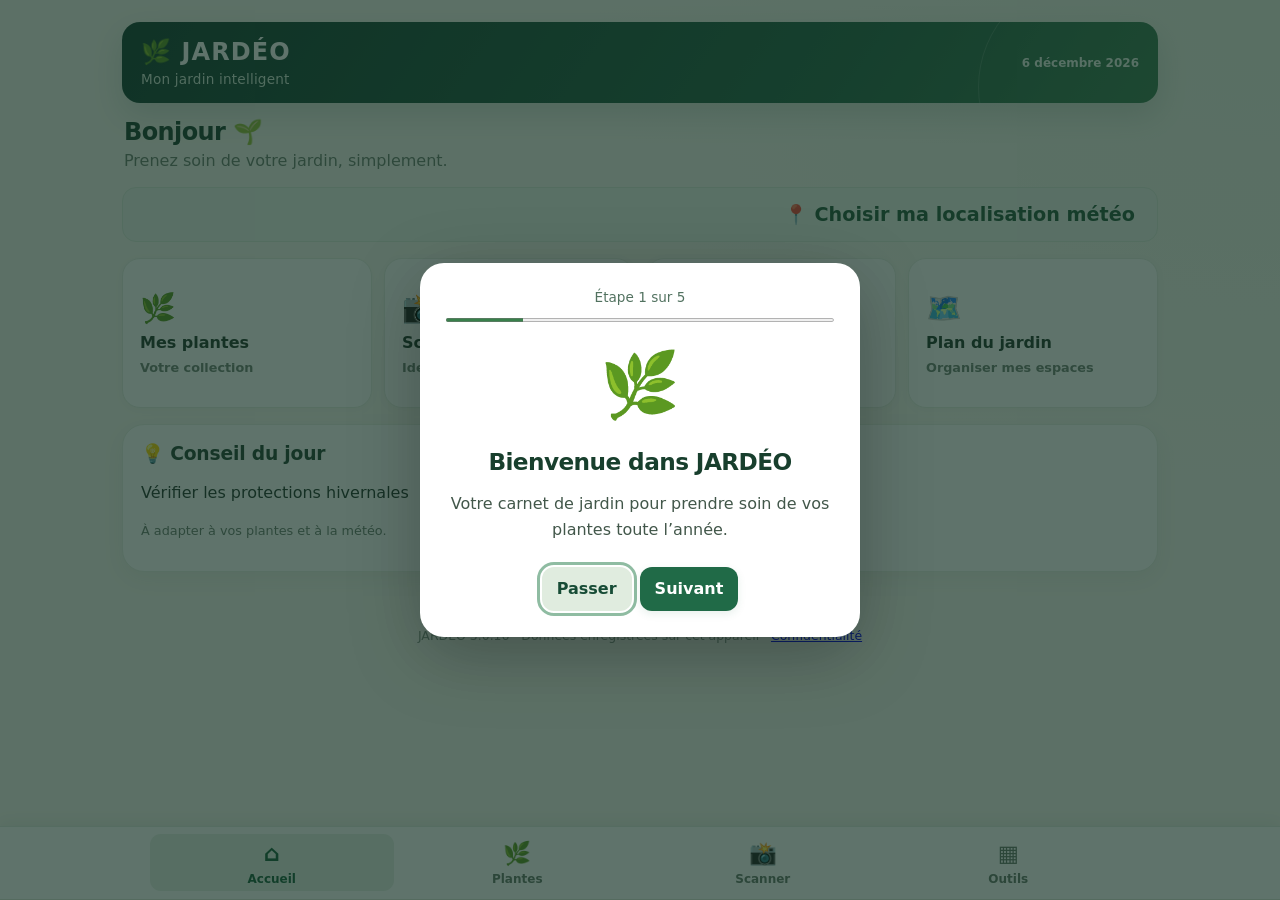
==== commit 34f0bbfe: "JARDÉO 3.0.16 confidentialité" ====
--- a/index.html
+++ b/index.html
@@ -1 +1 @@
-<!doctype html><html lang="fr"><head><meta charset="utf-8"><meta name="viewport" content="width=device-width,initial-scale=1"><meta name="theme-color" content="#184d38"><meta name="description" content="JARDÉO, votre carnet de jardin personnel."><title>JARDÉO — Mon jardin intelligent</title><link rel="icon" href="icon.svg" type="image/svg+xml"><link rel="apple-touch-icon" href="icon.svg"><link rel="manifest" href="manifest.webmanifest"><link rel="stylesheet" href="style.css?v=3.0.15"></head><body><div class="app"><header><div><h1>🌿 JARDÉO</h1><p>Mon jardin intelligent</p></div><span id="today"></span></header><main id="main" aria-live="polite"></main><nav aria-label="Navigation principale" class="bottom-nav"><button data-view="home" class="active"><span aria-hidden="true">⌂</span>Accueil</button><button data-view="plants"><span aria-hidden="true">🌿</span>Plantes</button><button data-view="scan"><span aria-hidden="true">📸</span>Scanner</button><button data-view="tools"><span aria-hidden="true">▦</span>Outils</button></nav><footer>JARDÉO 3.0.15 · Données enregistrées sur cet appareil</footer></div><script src="app-3015.js" defer></script><script>if('serviceWorker' in navigator){window.addEventListener('load',()=>navigator.serviceWorker.register('./sw.js').catch(()=>{}))}</script></body></html>
+<!doctype html><html lang="fr"><head><meta charset="utf-8"><meta name="viewport" content="width=device-width,initial-scale=1"><meta name="theme-color" content="#184d38"><meta name="description" content="JARDÉO, votre carnet de jardin personnel."><title>JARDÉO — Mon jardin intelligent</title><link rel="icon" href="icon.svg" type="image/svg+xml"><link rel="apple-touch-icon" href="icon.svg"><link rel="manifest" href="manifest.webmanifest"><link rel="stylesheet" href="style.css?v=3.0.16"></head><body><div class="app"><header><div><h1>🌿 JARDÉO</h1><p>Mon jardin intelligent</p></div><span id="today"></span></header><main id="main" aria-live="polite"></main><nav aria-label="Navigation principale" class="bottom-nav"><button data-view="home" class="active"><span aria-hidden="true">⌂</span>Accueil</button><button data-view="plants"><span aria-hidden="true">🌿</span>Plantes</button><button data-view="scan"><span aria-hidden="true">📸</span>Scanner</button><button data-view="tools"><span aria-hidden="true">▦</span>Outils</button></nav><footer>JARDÉO 3.0.16 · Données enregistrées sur cet appareil · <a href="./confidentialite.html">Confidentialité</a></footer></div><script src="app-3016.js" defer></script><script>if('serviceWorker' in navigator){window.addEventListener('load',()=>navigator.serviceWorker.register('./sw.js').catch(()=>{}))}</script></body></html>
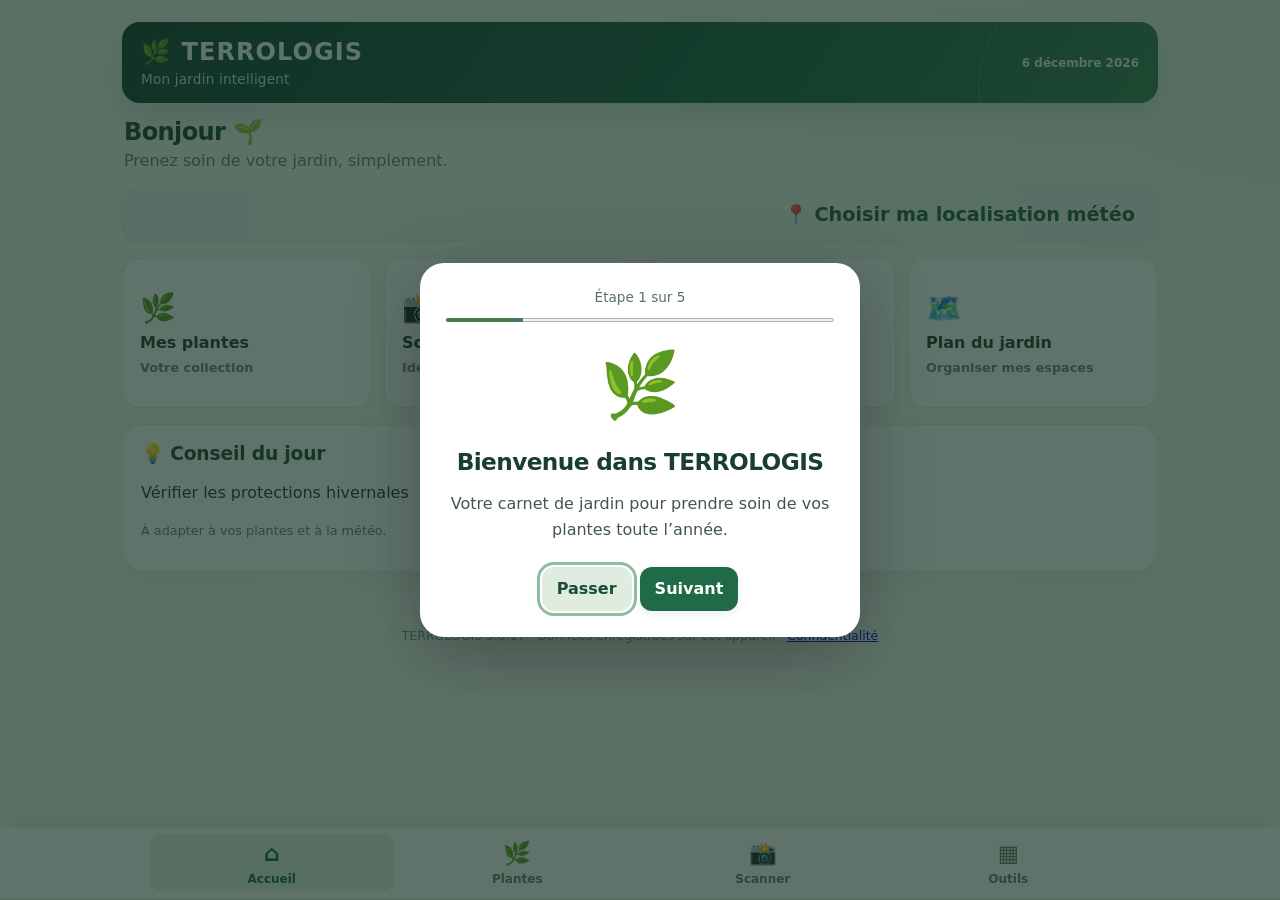
==== commit 7db9cb11: "Adopt TERROLOGIS branding, preserve existing data and URLs" ====
--- a/index.html
+++ b/index.html
@@ -1 +1 @@
-<!doctype html><html lang="fr"><head><meta charset="utf-8"><meta name="viewport" content="width=device-width,initial-scale=1"><meta name="theme-color" content="#184d38"><meta name="description" content="JARDÉO, votre carnet de jardin personnel."><title>JARDÉO — Mon jardin intelligent</title><link rel="icon" href="icon.svg" type="image/svg+xml"><link rel="apple-touch-icon" href="icon.svg"><link rel="manifest" href="manifest.webmanifest"><link rel="stylesheet" href="style.css?v=3.0.16"></head><body><div class="app"><header><div><h1>🌿 JARDÉO</h1><p>Mon jardin intelligent</p></div><span id="today"></span></header><main id="main" aria-live="polite"></main><nav aria-label="Navigation principale" class="bottom-nav"><button data-view="home" class="active"><span aria-hidden="true">⌂</span>Accueil</button><button data-view="plants"><span aria-hidden="true">🌿</span>Plantes</button><button data-view="scan"><span aria-hidden="true">📸</span>Scanner</button><button data-view="tools"><span aria-hidden="true">▦</span>Outils</button></nav><footer>JARDÉO 3.0.16 · Données enregistrées sur cet appareil · <a href="./confidentialite.html">Confidentialité</a></footer></div><script src="app-3016.js" defer></script><script>if('serviceWorker' in navigator){window.addEventListener('load',()=>navigator.serviceWorker.register('./sw.js').catch(()=>{}))}</script></body></html>
+<!doctype html><html lang="fr"><head><meta charset="utf-8"><meta name="viewport" content="width=device-width,initial-scale=1"><meta name="theme-color" content="#184d38"><meta name="description" content="TERROLOGIS, votre carnet de jardin personnel."><title>TERROLOGIS — Mon jardin intelligent</title><link rel="icon" href="icon.svg" type="image/svg+xml"><link rel="apple-touch-icon" href="icon.svg"><link rel="manifest" href="manifest.webmanifest"><link rel="stylesheet" href="style.css?v=3.0.17"></head><body><div class="app"><header><div><h1>🌿 TERROLOGIS</h1><p>Mon jardin intelligent</p></div><span id="today"></span></header><main id="main" aria-live="polite"></main><nav aria-label="Navigation principale" class="bottom-nav"><button data-view="home" class="active"><span aria-hidden="true">⌂</span>Accueil</button><button data-view="plants"><span aria-hidden="true">🌿</span>Plantes</button><button data-view="scan"><span aria-hidden="true">📸</span>Scanner</button><button data-view="tools"><span aria-hidden="true">▦</span>Outils</button></nav><footer>TERROLOGIS 3.0.17 · Données enregistrées sur cet appareil · <a href="./confidentialite.html">Confidentialité</a></footer></div><script src="app-3017.js" defer></script><script>if('serviceWorker' in navigator){window.addEventListener('load',()=>navigator.serviceWorker.register('./sw.js').catch(()=>{}))}</script></body></html>
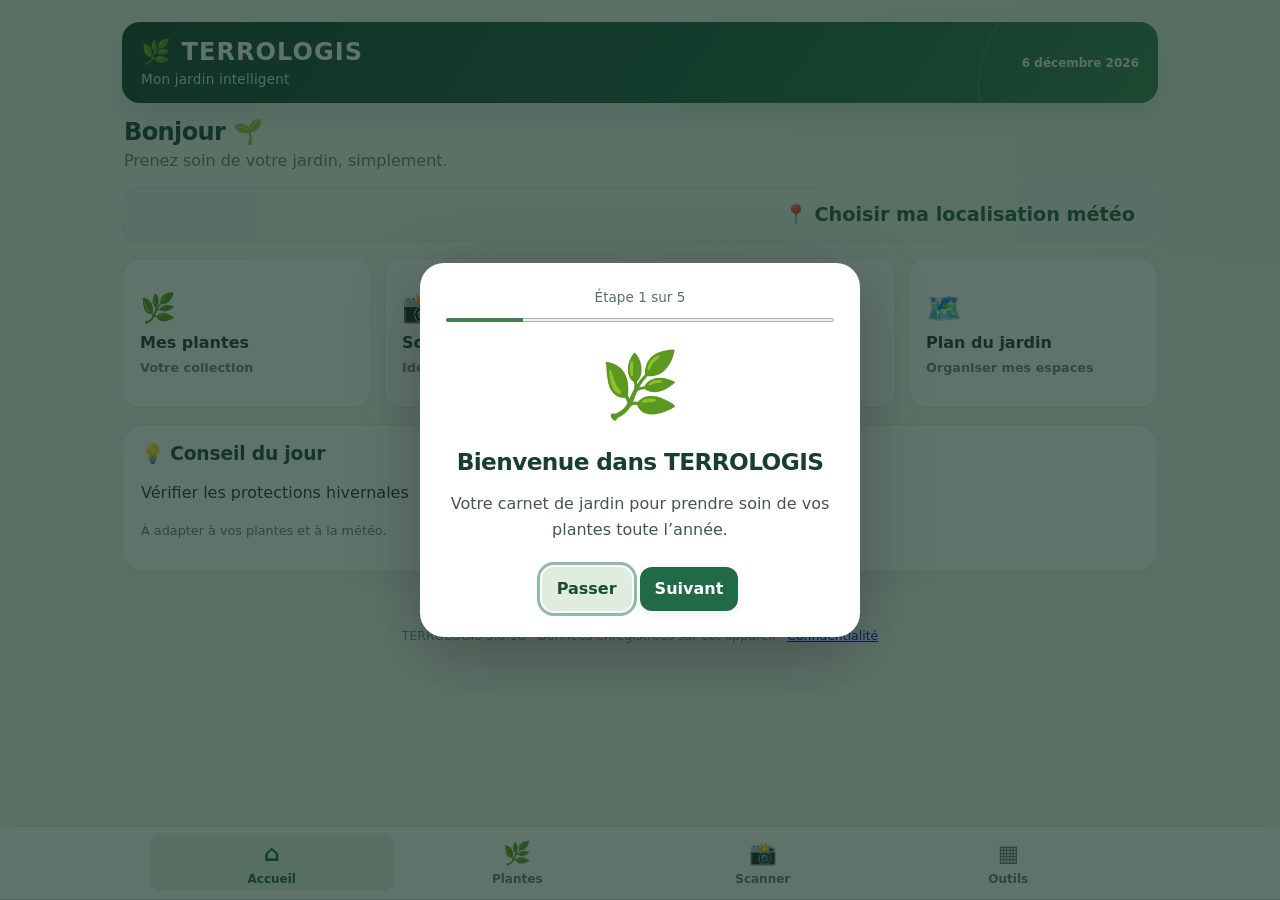
==== commit ddb089f5: "Use new TERROLOGIS icon and refresh cache" ====
--- a/index.html
+++ b/index.html
@@ -1 +1 @@
-<!doctype html><html lang="fr"><head><meta charset="utf-8"><meta name="viewport" content="width=device-width,initial-scale=1"><meta name="theme-color" content="#184d38"><meta name="description" content="TERROLOGIS, votre carnet de jardin personnel."><title>TERROLOGIS — Mon jardin intelligent</title><link rel="icon" href="icon.svg" type="image/svg+xml"><link rel="apple-touch-icon" href="icon.svg"><link rel="manifest" href="manifest.webmanifest"><link rel="stylesheet" href="style.css?v=3.0.17"></head><body><div class="app"><header><div><h1>🌿 TERROLOGIS</h1><p>Mon jardin intelligent</p></div><span id="today"></span></header><main id="main" aria-live="polite"></main><nav aria-label="Navigation principale" class="bottom-nav"><button data-view="home" class="active"><span aria-hidden="true">⌂</span>Accueil</button><button data-view="plants"><span aria-hidden="true">🌿</span>Plantes</button><button data-view="scan"><span aria-hidden="true">📸</span>Scanner</button><button data-view="tools"><span aria-hidden="true">▦</span>Outils</button></nav><footer>TERROLOGIS 3.0.17 · Données enregistrées sur cet appareil · <a href="./confidentialite.html">Confidentialité</a></footer></div><script src="app-3017.js" defer></script><script>if('serviceWorker' in navigator){window.addEventListener('load',()=>navigator.serviceWorker.register('./sw.js').catch(()=>{}))}</script></body></html>
+<!doctype html><html lang="fr"><head><meta charset="utf-8"><meta name="viewport" content="width=device-width,initial-scale=1"><meta name="theme-color" content="#184d38"><meta name="description" content="TERROLOGIS, votre carnet de jardin personnel."><title>TERROLOGIS — Mon jardin intelligent</title><link rel="icon" href="icon-terrologis.svg" type="image/svg+xml"><link rel="apple-touch-icon" href="icon-terrologis.svg"><link rel="manifest" href="manifest.webmanifest"><link rel="stylesheet" href="style.css?v=3.0.18"></head><body><div class="app"><header><div><h1>🌿 TERROLOGIS</h1><p>Mon jardin intelligent</p></div><span id="today"></span></header><main id="main" aria-live="polite"></main><nav aria-label="Navigation principale" class="bottom-nav"><button data-view="home" class="active"><span aria-hidden="true">⌂</span>Accueil</button><button data-view="plants"><span aria-hidden="true">🌿</span>Plantes</button><button data-view="scan"><span aria-hidden="true">📸</span>Scanner</button><button data-view="tools"><span aria-hidden="true">▦</span>Outils</button></nav><footer>TERROLOGIS 3.0.18 · Données enregistrées sur cet appareil · <a href="./confidentialite.html">Confidentialité</a></footer></div><script src="app-3017.js" defer></script><script>if('serviceWorker' in navigator){window.addEventListener('load',()=>navigator.serviceWorker.register('./sw.js').catch(()=>{}))}</script></body></html>
